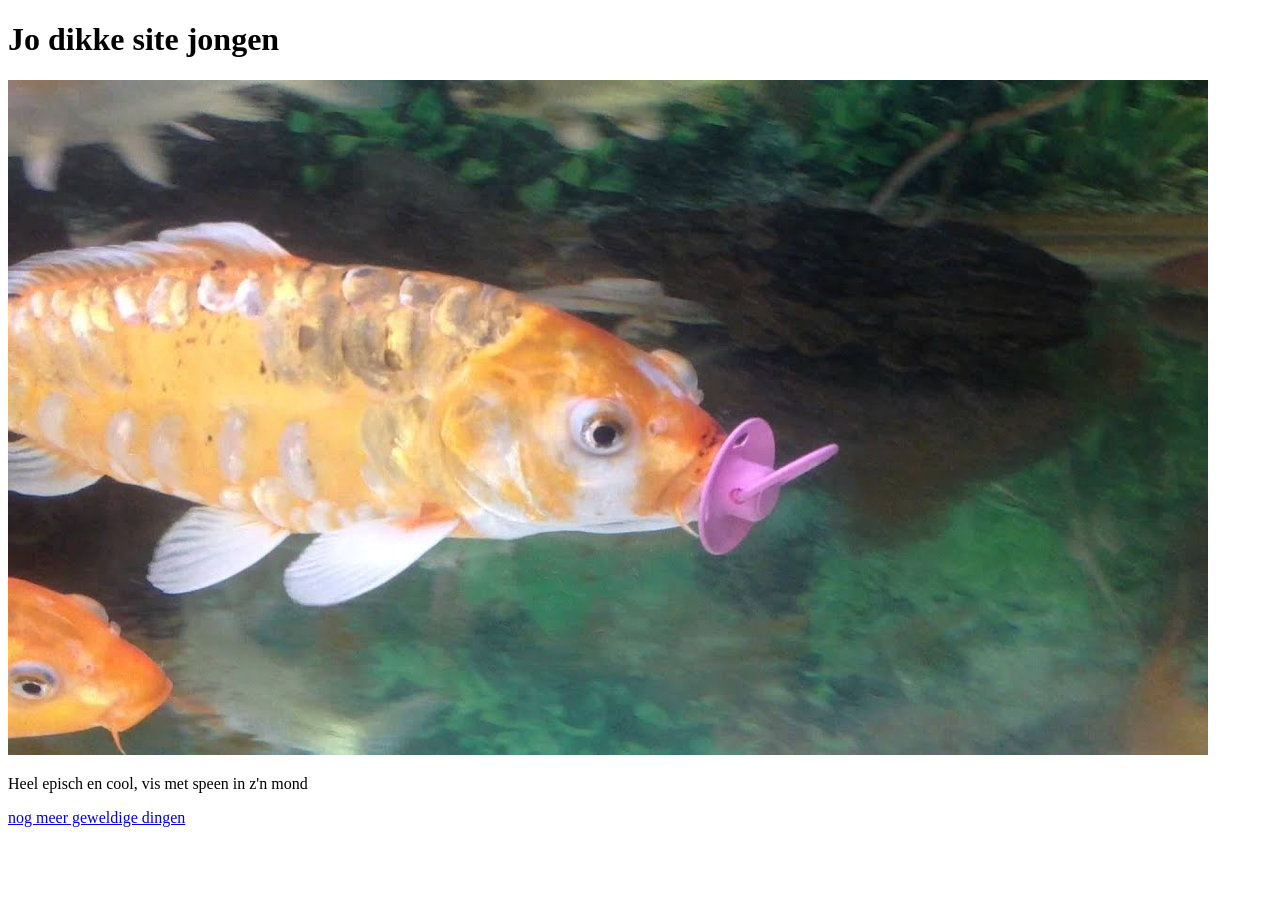
==== index.html @ e327a12d "Add files via upload" ====
<!DOCTYPE html>
<html lang="en">
<head>
    <meta charset="UTF-8">
    <meta name="viewport" content="width=device-width, initial-scale=1.0">
    <title>Jeri</title>
    <link rel="stylesheet" href="eigensite.css">
</head>

<body>
    <h1>Jo dikke site jongen</h1>
    <img src="binkyfish.jpg">
    <p>Heel episch en cool, vis met speen in z'n mond</p>
    <a href="geweldig.html">nog meer geweldige dingen</a>
</body>




</html>
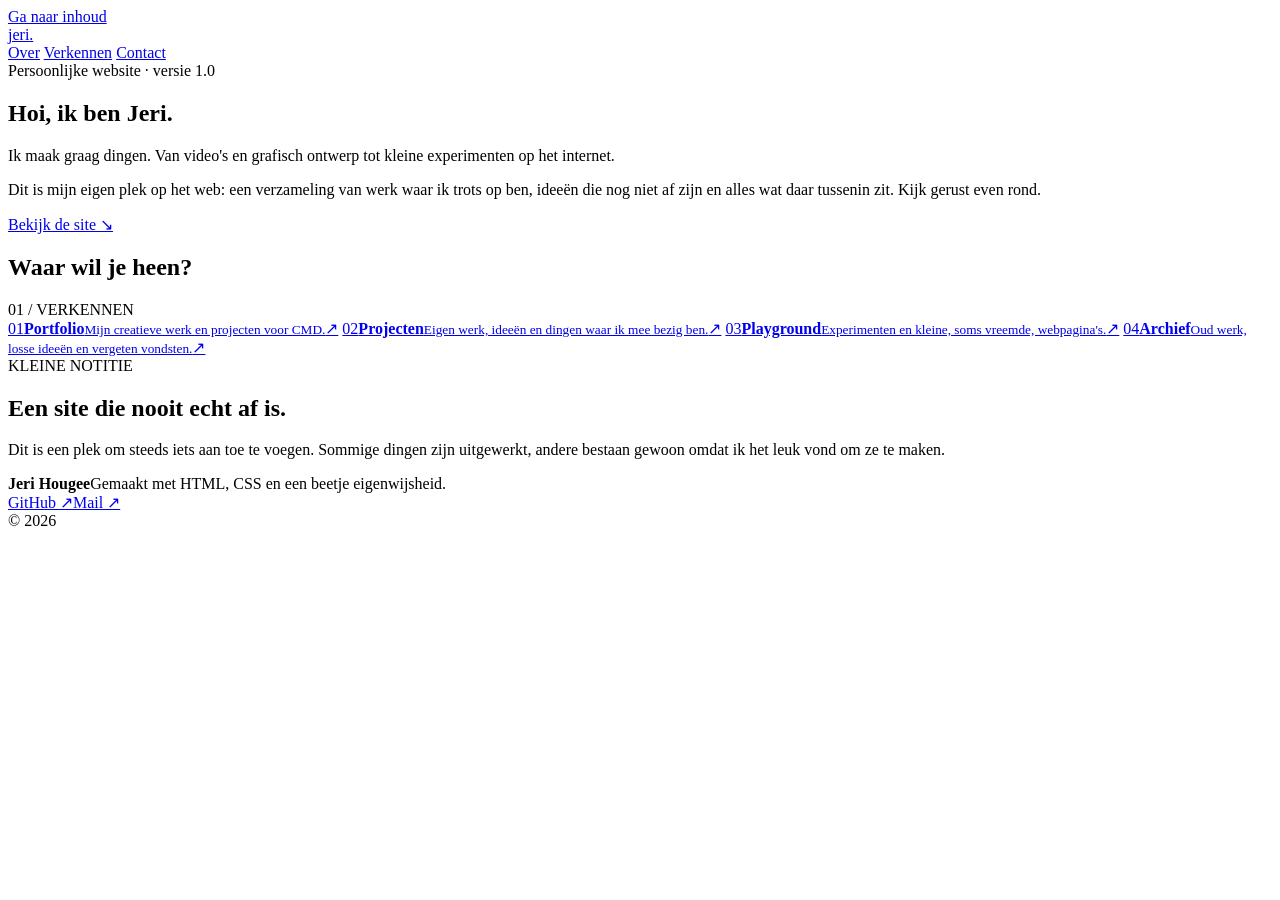
==== commit 04abfded: "Bouw rustige, persoonlijke homepage" ====
--- a/index.html
+++ b/index.html
@@ -1,20 +1,56 @@
-<!DOCTYPE html>
-<html lang="en">
+<!doctype html>
+<html lang="nl">
 <head>
-    <meta charset="UTF-8">
-    <meta name="viewport" content="width=device-width, initial-scale=1.0">
-    <title>Jeri</title>
-    <link rel="stylesheet" href="eigensite.css">
+  <meta charset="utf-8">
+  <meta name="viewport" content="width=device-width, initial-scale=1">
+  <meta name="theme-color" content="#f4f0e7">
+  <meta name="description" content="De persoonlijke website van Jeri Hougee: portfolio, projecten en kleine experimenten.">
+  <title>Jeri Hougee — Eigen site</title>
+  <link rel="stylesheet" href="eigensite.css">
 </head>
+<body>
+  <a class="skip-link" href="#inhoud">Ga naar inhoud</a>
+  <div class="site-shell">
+    <header class="site-header">
+      <a class="brand" href="index.html" aria-label="Jeri Hougee, naar homepage">jeri<span class="brand-dot">.</span></a>
+      <nav class="top-nav" aria-label="Hoofdnavigatie">
+        <a href="#over">Over</a>
+        <a href="#verkennen">Verkennen</a>
+        <a href="#contact">Contact</a>
+      </nav>
+    </header>
 
-<body>
-    <h1>Jo dikke site jongen</h1>
-    <img src="binkyfish.jpg">
-    <p>Heel episch en cool, vis met speen in z'n mond</p>
-    <a href="geweldig.html">nog meer geweldige dingen</a>
+    <main id="inhoud">
+      <section class="hero" id="over" aria-labelledby="hero-titel">
+        <div class="eyebrow"><span class="status-dot" aria-hidden="true"></span> Persoonlijke website · versie 1.0</div>
+        <h1 id="hero-titel">Hoi, ik ben Jeri<span class="accent">.</span></h1>
+        <p class="hero-lead">Ik maak graag dingen. Van video's en grafisch ontwerp tot kleine experimenten op het internet.</p>
+        <p class="hero-copy">Dit is mijn eigen plek op het web: een verzameling van werk waar ik trots op ben, ideeën die nog niet af zijn en alles wat daar tussenin zit. Kijk gerust even rond.</p>
+        <a class="text-link" href="#verkennen">Bekijk de site <span aria-hidden="true">↘</span></a>
+      </section>
+
+      <section class="explore" id="verkennen" aria-labelledby="verkennen-titel">
+        <div class="section-heading"><h2 id="verkennen-titel">Waar wil je heen?</h2><span>01 / VERKENNEN</span></div>
+        <div class="link-grid">
+          <a class="destination" href="portfolio.html"><span class="destination-no">01</span><span class="destination-body"><strong>Portfolio</strong><small>Mijn creatieve werk en projecten voor CMD.</small></span><span class="destination-arrow" aria-hidden="true">↗</span></a>
+          <a class="destination" href="projecten.html"><span class="destination-no">02</span><span class="destination-body"><strong>Projecten</strong><small>Eigen werk, ideeën en dingen waar ik mee bezig ben.</small></span><span class="destination-arrow" aria-hidden="true">↗</span></a>
+          <a class="destination" href="playground.html"><span class="destination-no">03</span><span class="destination-body"><strong>Playground</strong><small>Experimenten en kleine, soms vreemde, webpagina's.</small></span><span class="destination-arrow" aria-hidden="true">↗</span></a>
+          <a class="destination" href="archief.html"><span class="destination-no">04</span><span class="destination-body"><strong>Archief</strong><small>Oud werk, losse ideeën en vergeten vondsten.</small></span><span class="destination-arrow" aria-hidden="true">↗</span></a>
+        </div>
+      </section>
+
+      <section class="note" aria-label="Over deze website">
+        <div><span class="mini-label">KLEINE NOTITIE</span><h2>Een site die nooit echt af is.</h2></div>
+        <p>Dit is een plek om steeds iets aan toe te voegen. Sommige dingen zijn uitgewerkt, andere bestaan gewoon omdat ik het leuk vond om ze te maken.</p>
+      </section>
+    </main>
+
+    <footer class="site-footer" id="contact">
+      <div><strong>Jeri Hougee</strong><span>Gemaakt met HTML, CSS en een beetje eigenwijsheid.</span></div>
+      <div class="footer-links"><a href="https://github.com/zuignap3" target="_blank" rel="noopener noreferrer">GitHub ↗</a><a href="mailto:contact@jerihougee.com">Mail ↗</a></div>
+      <span class="copyright">© <span id="year">2026</span></span>
+    </footer>
+  </div>
+  <script>document.getElementById('year').textContent = new Date().getFullYear();</script>
 </body>
-
-
-
-
 </html>
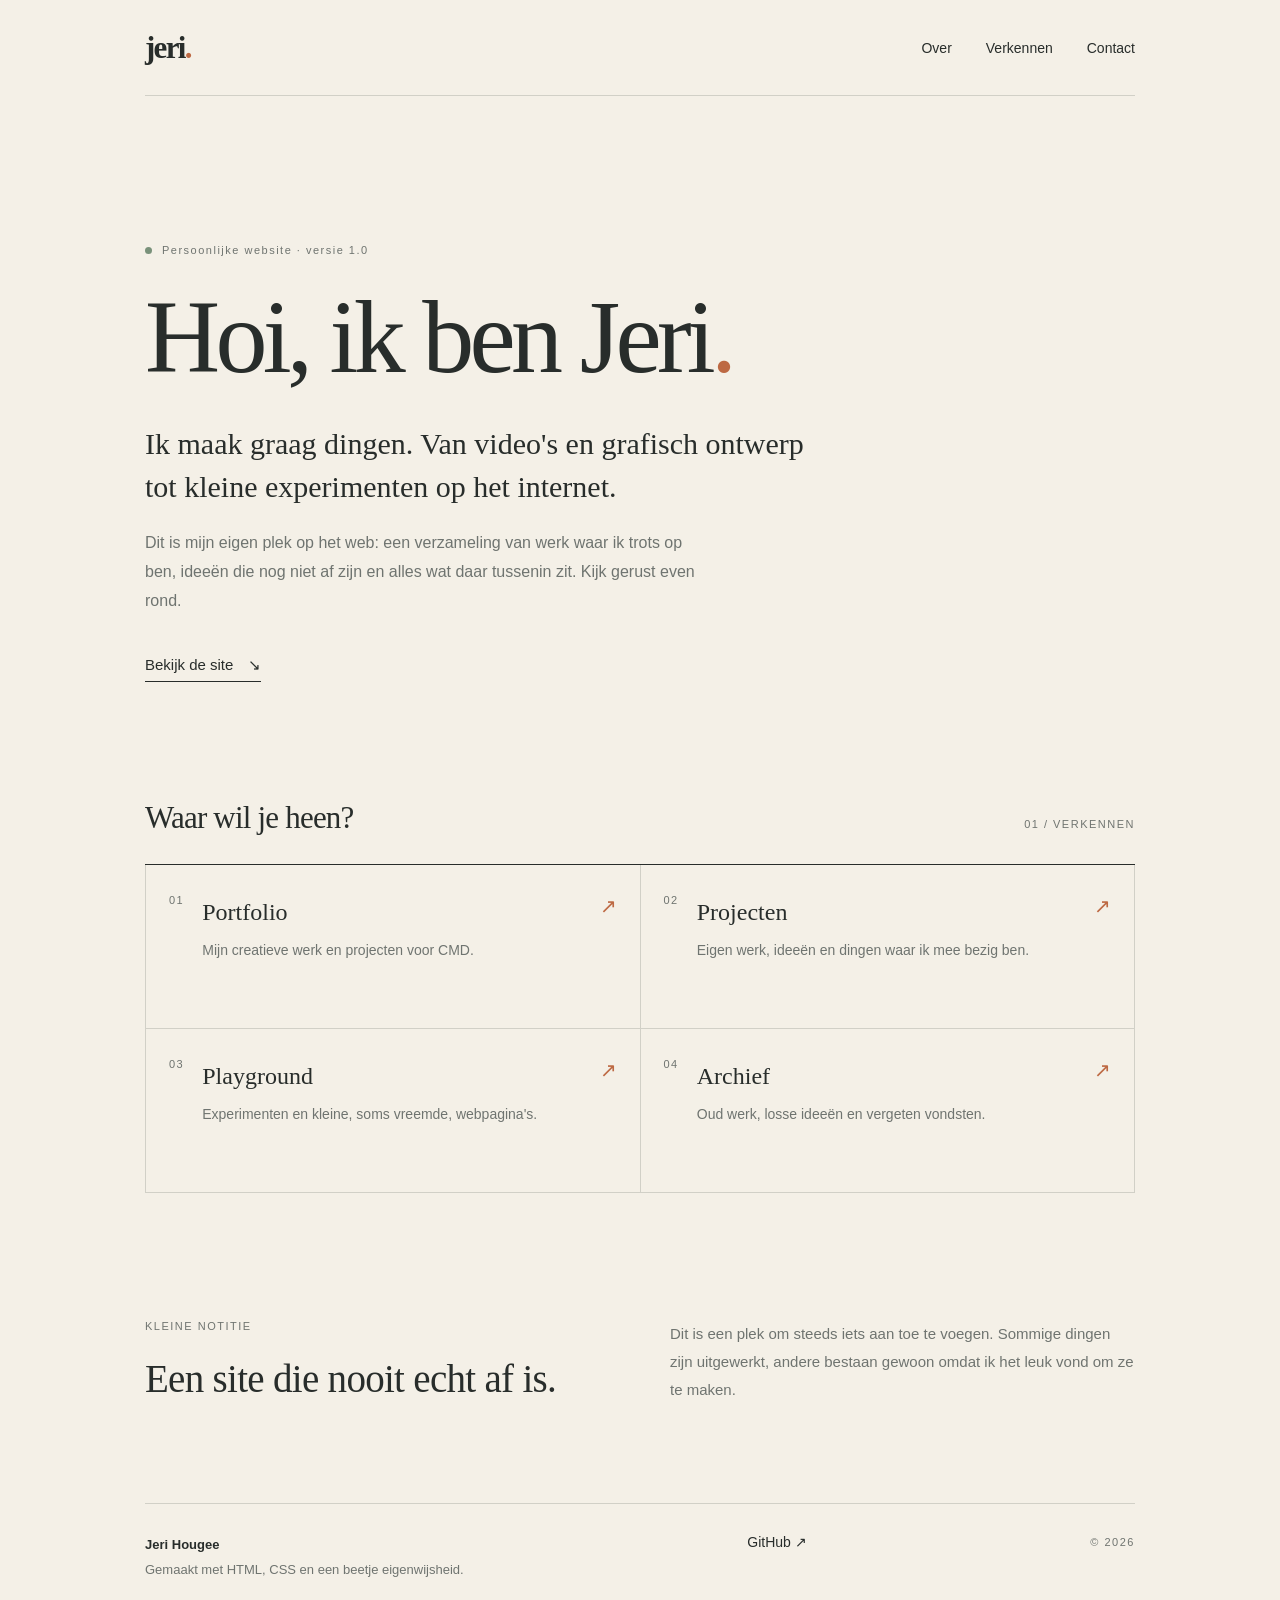
==== commit a1a7b7fb: "Verwijder niet-geverifieerd contactadres" ====
--- a/index.html
+++ b/index.html
@@ -47,7 +47,7 @@
 
     <footer class="site-footer" id="contact">
       <div><strong>Jeri Hougee</strong><span>Gemaakt met HTML, CSS en een beetje eigenwijsheid.</span></div>
-      <div class="footer-links"><a href="https://github.com/zuignap3" target="_blank" rel="noopener noreferrer">GitHub ↗</a><a href="mailto:contact@jerihougee.com">Mail ↗</a></div>
+      <div class="footer-links"><a href="https://github.com/zuignap3" target="_blank" rel="noopener noreferrer">GitHub ↗</a></div>
       <span class="copyright">© <span id="year">2026</span></span>
     </footer>
   </div>
--- a/eigensite.css
+++ b/eigensite.css
@@ -0,0 +1,44 @@
+/* Eigen site — homepage v1. Warm, rustig en bewust een beetje ouderwets. */
+:root{--paper:#f4f0e7;--ink:#282d2b;--muted:#6f7470;--line:#d1d0c7;--accent:#bd6943;--highlight:#ece6da}
+*{box-sizing:border-box}
+html{scroll-behavior:smooth}
+body{margin:0;background:var(--paper);color:var(--ink);font-family:Georgia,"Times New Roman",serif;line-height:1.55}
+a{color:inherit}
+a:focus-visible{outline:2px solid var(--accent);outline-offset:5px}
+.site-shell{width:min(100% - 56px,990px);margin:0 auto}
+.skip-link{position:absolute;top:-80px;left:20px;background:var(--ink);color:white;padding:10px;z-index:5}
+.skip-link:focus{top:12px}
+.site-header{display:flex;align-items:center;justify-content:space-between;gap:24px;padding:32px 0;border-bottom:1px solid var(--line)}
+.brand{text-decoration:none;font-size:31px;font-weight:bold;letter-spacing:-1.7px;line-height:1}
+.brand-dot,.accent{color:var(--accent)}
+.top-nav{display:flex;flex-wrap:wrap;gap:clamp(16px,3vw,34px)}
+.top-nav a,.footer-links a{font:14px Arial,Helvetica,sans-serif;text-decoration:none}
+.top-nav a:hover,.footer-links a:hover{text-decoration:underline;text-underline-offset:5px}
+.hero{padding:clamp(72px,12vw,148px) 0 112px;max-width:760px}
+.eyebrow,.mini-label,.section-heading>span,.destination-no,.copyright{font:11px Arial,Helvetica,sans-serif;letter-spacing:1.5px;color:var(--muted)}
+.eyebrow{display:flex;align-items:center;gap:10px}
+.status-dot{width:7px;height:7px;border-radius:50%;background:#79917a}
+h1,h2,p{margin-top:0}
+h1{font-size:clamp(57px,9vw,104px);line-height:1.04;letter-spacing:-4.7px;margin:27px 0 32px;font-weight:normal}
+.hero-lead{font-size:clamp(22px,3vw,30px);line-height:1.42;max-width:670px;margin-bottom:21px}
+.hero-copy{font:16px/1.8 Arial,Helvetica,sans-serif;color:var(--muted);max-width:570px}
+.text-link{display:inline-flex;gap:15px;align-items:center;margin-top:24px;font:15px Arial,Helvetica,sans-serif;text-decoration:none;border-bottom:1px solid var(--ink);padding-bottom:7px}
+.text-link:hover{color:var(--accent);border-color:var(--accent)}
+.section-heading{display:flex;justify-content:space-between;align-items:baseline;gap:16px;border-bottom:1px solid var(--ink);padding-bottom:22px}
+.section-heading h2{font-size:31px;letter-spacing:-.8px;font-weight:normal;margin:0}
+.link-grid{display:grid;grid-template-columns:1fr 1fr;border-left:1px solid var(--line);border-top:0}
+.destination{display:flex;align-items:flex-start;gap:18px;min-height:164px;padding:29px 23px;border-bottom:1px solid var(--line);border-right:1px solid var(--line);text-decoration:none;transition:background-color .2s ease}
+.destination:hover{background:var(--highlight)}
+.destination-body{display:grid;gap:8px;flex:1}
+.destination-body strong{font-size:24px;font-weight:normal}
+.destination-body small{font:14px/1.6 Arial,Helvetica,sans-serif;color:var(--muted)}
+.destination-arrow{font:20px Arial,Helvetica,sans-serif;color:var(--accent)}
+.note{display:grid;grid-template-columns:1fr 1fr;gap:60px;padding:90px 0 100px;margin-top:30px}
+.note h2{font-size:clamp(27px,3.3vw,39px);line-height:1.25;font-weight:normal;letter-spacing:-.7px;margin:17px 0 0}
+.note p{align-self:end;font:15px/1.85 Arial,Helvetica,sans-serif;color:var(--muted);margin:0}
+.site-footer{display:flex;align-items:start;gap:35px;justify-content:space-between;border-top:1px solid var(--line);padding:30px 0 50px;font:13px/1.7 Arial,Helvetica,sans-serif}
+.site-footer>div:first-child{display:grid;gap:3px}.site-footer>div:first-child span{color:var(--muted)}
+.footer-links{display:flex;gap:20px}
+.copyright{white-space:nowrap;padding-top:2px}
+@media(max-width:650px){.site-shell{width:min(100% - 36px,990px)}.site-header{padding:24px 0}.top-nav{gap:14px}.top-nav a{font-size:12px}.hero{padding:82px 0 87px}h1{letter-spacing:-2.7px}.link-grid{grid-template-columns:1fr}.destination{min-height:130px;padding:24px 16px}.note{grid-template-columns:1fr;gap:20px;padding:55px 0 72px}.site-footer{flex-wrap:wrap;gap:22px}.copyright{width:100%}}
+@media(prefers-reduced-motion:reduce){html{scroll-behavior:auto}.destination{transition:none}}
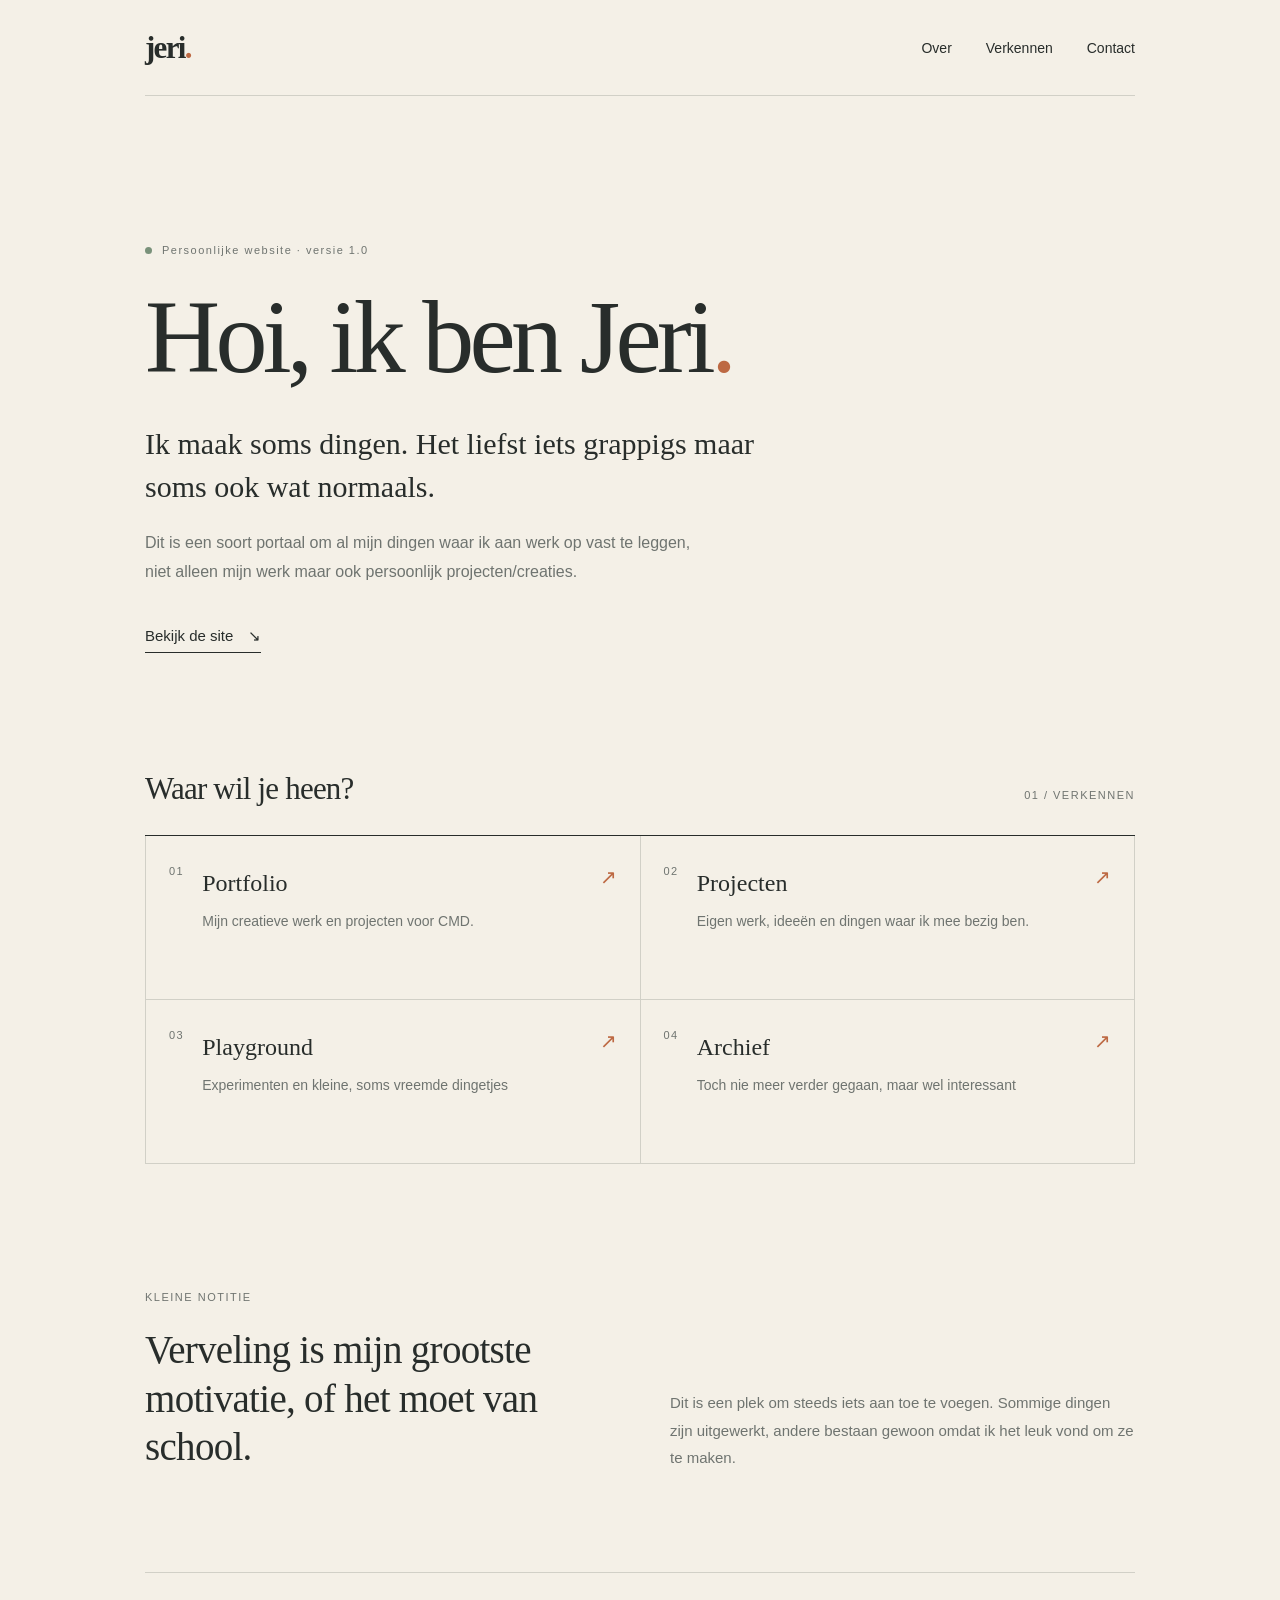
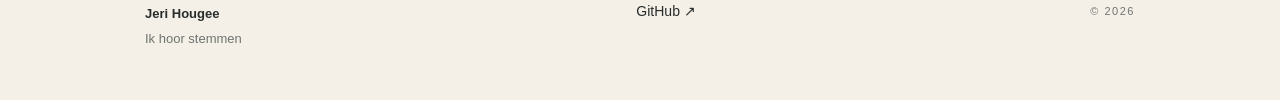
==== commit 568a17a7: "Pas homepage teksten aan naar goedgekeurde persoonlijke tone of voice" ====
--- a/index.html
+++ b/index.html
@@ -24,8 +24,8 @@
       <section class="hero" id="over" aria-labelledby="hero-titel">
         <div class="eyebrow"><span class="status-dot" aria-hidden="true"></span> Persoonlijke website · versie 1.0</div>
         <h1 id="hero-titel">Hoi, ik ben Jeri<span class="accent">.</span></h1>
-        <p class="hero-lead">Ik maak graag dingen. Van video's en grafisch ontwerp tot kleine experimenten op het internet.</p>
-        <p class="hero-copy">Dit is mijn eigen plek op het web: een verzameling van werk waar ik trots op ben, ideeën die nog niet af zijn en alles wat daar tussenin zit. Kijk gerust even rond.</p>
+        <p class="hero-lead">Ik maak soms dingen. Het liefst iets grappigs maar soms ook wat normaals.</p>
+        <p class="hero-copy">Dit is een soort portaal om al mijn dingen waar ik aan werk op vast te leggen, niet alleen mijn werk maar ook persoonlijk projecten/creaties.</p>
         <a class="text-link" href="#verkennen">Bekijk de site <span aria-hidden="true">↘</span></a>
       </section>
 
@@ -34,19 +34,19 @@
         <div class="link-grid">
           <a class="destination" href="portfolio.html"><span class="destination-no">01</span><span class="destination-body"><strong>Portfolio</strong><small>Mijn creatieve werk en projecten voor CMD.</small></span><span class="destination-arrow" aria-hidden="true">↗</span></a>
           <a class="destination" href="projecten.html"><span class="destination-no">02</span><span class="destination-body"><strong>Projecten</strong><small>Eigen werk, ideeën en dingen waar ik mee bezig ben.</small></span><span class="destination-arrow" aria-hidden="true">↗</span></a>
-          <a class="destination" href="playground.html"><span class="destination-no">03</span><span class="destination-body"><strong>Playground</strong><small>Experimenten en kleine, soms vreemde, webpagina's.</small></span><span class="destination-arrow" aria-hidden="true">↗</span></a>
-          <a class="destination" href="archief.html"><span class="destination-no">04</span><span class="destination-body"><strong>Archief</strong><small>Oud werk, losse ideeën en vergeten vondsten.</small></span><span class="destination-arrow" aria-hidden="true">↗</span></a>
+          <a class="destination" href="playground.html"><span class="destination-no">03</span><span class="destination-body"><strong>Playground</strong><small>Experimenten en kleine, soms vreemde dingetjes</small></span><span class="destination-arrow" aria-hidden="true">↗</span></a>
+          <a class="destination" href="archief.html"><span class="destination-no">04</span><span class="destination-body"><strong>Archief</strong><small>Toch nie meer verder gegaan, maar wel interessant</small></span><span class="destination-arrow" aria-hidden="true">↗</span></a>
         </div>
       </section>
 
       <section class="note" aria-label="Over deze website">
-        <div><span class="mini-label">KLEINE NOTITIE</span><h2>Een site die nooit echt af is.</h2></div>
+        <div><span class="mini-label">KLEINE NOTITIE</span><h2>Verveling is mijn grootste motivatie, of het moet van school.</h2></div>
         <p>Dit is een plek om steeds iets aan toe te voegen. Sommige dingen zijn uitgewerkt, andere bestaan gewoon omdat ik het leuk vond om ze te maken.</p>
       </section>
     </main>
 
     <footer class="site-footer" id="contact">
-      <div><strong>Jeri Hougee</strong><span>Gemaakt met HTML, CSS en een beetje eigenwijsheid.</span></div>
+      <div><strong>Jeri Hougee</strong><span>Ik hoor stemmen</span></div>
       <div class="footer-links"><a href="https://github.com/zuignap3" target="_blank" rel="noopener noreferrer">GitHub ↗</a></div>
       <span class="copyright">© <span id="year">2026</span></span>
     </footer>
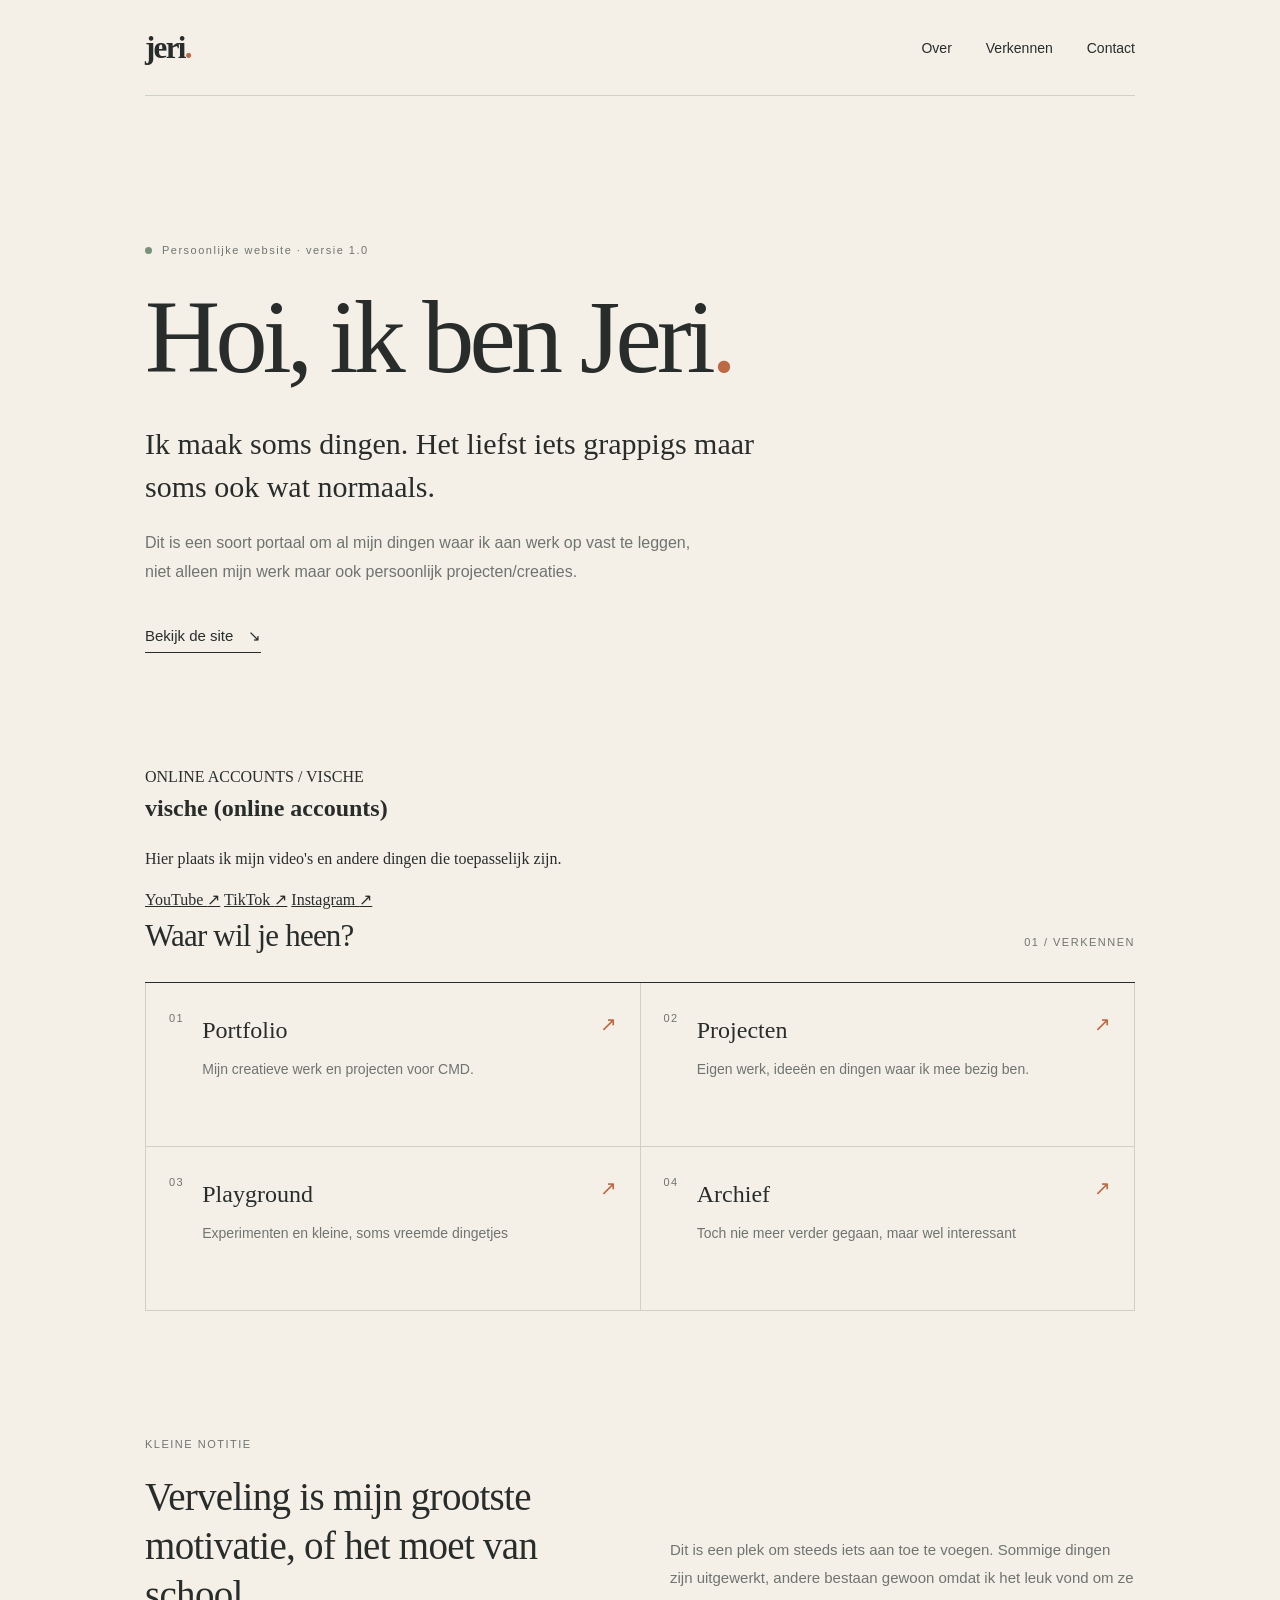
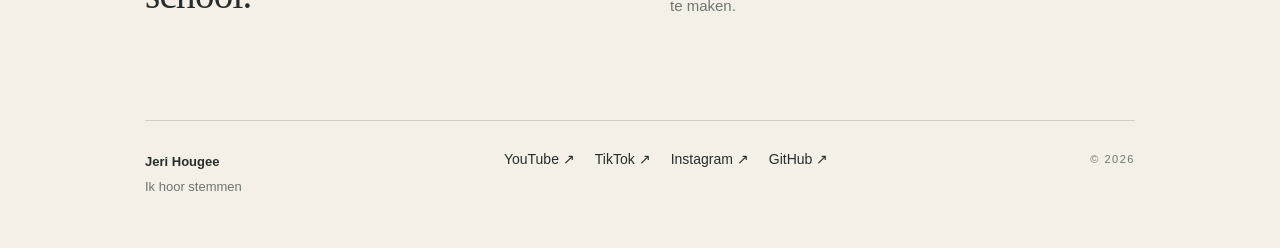
==== commit 9567de96: "Voeg VISCHE-blok en sociallinks toe aan homepage" ====
--- a/index.html
+++ b/index.html
@@ -29,6 +29,21 @@
         <a class="text-link" href="#verkennen">Bekijk de site <span aria-hidden="true">↘</span></a>
       </section>
 
+      <section class="vische-section" aria-labelledby="vische-title">
+        <div class="vische-label">ONLINE ACCOUNTS / VISCHE</div>
+        <div class="vische-content">
+          <div>
+            <h2 id="vische-title">vische (online accounts)</h2>
+            <p>Hier plaats ik mijn video's en andere dingen die toepasselijk zijn.</p>
+          </div>
+          <nav class="vische-links" aria-label="VISCHE online accounts">
+            <a href="https://www.youtube.com/@vische.3" target="_blank" rel="noopener noreferrer">YouTube <span aria-hidden="true">↗</span></a>
+            <a href="https://www.tiktok.com/@vische.3" target="_blank" rel="noopener noreferrer">TikTok <span aria-hidden="true">↗</span></a>
+            <a href="https://www.instagram.com/vische.3/" target="_blank" rel="noopener noreferrer">Instagram <span aria-hidden="true">↗</span></a>
+          </nav>
+        </div>
+      </section>
+
       <section class="explore" id="verkennen" aria-labelledby="verkennen-titel">
         <div class="section-heading"><h2 id="verkennen-titel">Waar wil je heen?</h2><span>01 / VERKENNEN</span></div>
         <div class="link-grid">
@@ -47,7 +62,7 @@
 
     <footer class="site-footer" id="contact">
       <div><strong>Jeri Hougee</strong><span>Ik hoor stemmen</span></div>
-      <div class="footer-links"><a href="https://github.com/zuignap3" target="_blank" rel="noopener noreferrer">GitHub ↗</a></div>
+      <div class="footer-links" aria-label="Sociale media"><a href="https://www.youtube.com/@vische.3" target="_blank" rel="noopener noreferrer">YouTube ↗</a><a href="https://www.tiktok.com/@vische.3" target="_blank" rel="noopener noreferrer">TikTok ↗</a><a href="https://www.instagram.com/vische.3/" target="_blank" rel="noopener noreferrer">Instagram ↗</a><a href="https://github.com/zuignap3" target="_blank" rel="noopener noreferrer">GitHub ↗</a></div>
       <span class="copyright">© <span id="year">2026</span></span>
     </footer>
   </div>
--- a/eigensite.css
+++ b/eigensite.css
@@ -41,4 +41,63 @@
 .footer-links{display:flex;gap:20px}
 .copyright{white-space:nowrap;padding-top:2px}
 @media(max-width:650px){.site-shell{width:min(100% - 36px,990px)}.site-header{padding:24px 0}.top-nav{gap:14px}.top-nav a{font-size:12px}.hero{padding:82px 0 87px}h1{letter-spacing:-2.7px}.link-grid{grid-template-columns:1fr}.destination{min-height:130px;padding:24px 16px}.note{grid-template-columns:1fr;gap:20px;padding:55px 0 72px}.site-footer{flex-wrap:wrap;gap:22px}.copyright{width:100%}}
-@media(prefers-reduced-motion:reduce){html{scroll-behavior:auto}.destination{transition:none}}+@media(prefers-reduced-motion:reduce){html{scroll-behavior:auto}.destination{transition:none}}
+
+/* Portfolio */
+.top-nav a[aria-current="page"]{text-decoration:underline;text-decoration-color:var(--accent);text-underline-offset:7px}
+.portfolio-intro{padding:94px 0 82px;max-width:760px}
+.portfolio-intro h1{margin-bottom:20px}
+.portfolio-lead{font-size:clamp(21px,2.8vw,29px);line-height:1.5;max-width:700px}
+.portfolio-filters{display:flex;flex-wrap:wrap;gap:9px;padding:26px 0 36px}
+.filter-chip{font:13px Arial,Helvetica,sans-serif;background:transparent;color:var(--ink);border:1px solid var(--line);border-radius:30px;padding:10px 16px;cursor:pointer}
+.filter-chip:hover{border-color:var(--ink)}
+.filter-chip.is-active{background:var(--ink);color:var(--paper);border-color:var(--ink)}
+.filter-chip:focus-visible,.project-card:focus-visible,.dialog-close:focus-visible{outline:2px solid var(--accent);outline-offset:4px}
+.project-grid{display:grid;grid-template-columns:repeat(2,minmax(0,1fr));gap:42px 24px}
+.project-card{display:block;text-align:left;background:transparent;border:0;padding:0;color:inherit;cursor:pointer;font:inherit}
+.project-image{width:100%;aspect-ratio:1.45;background:#e5dfd2;border:1px solid var(--line);overflow:hidden;display:grid;place-items:center}
+.project-image img{width:100%;height:100%;object-fit:cover;transition:transform .3s ease}
+.project-card:hover .project-image img{transform:scale(1.035)}
+.project-image-fallback{color:#999489;font:11px Arial,Helvetica,sans-serif;letter-spacing:1.8px}
+.project-meta{display:flex;justify-content:space-between;gap:12px;margin-top:18px;color:var(--muted);font:11px Arial,Helvetica,sans-serif;letter-spacing:1.2px;text-transform:uppercase}
+.project-card-title{display:flex;align-items:baseline;justify-content:space-between;gap:15px;margin-top:8px}
+.project-card-title h3{font-size:27px;font-weight:normal;letter-spacing:-.5px;margin:0}
+.project-card-title span{font:20px Arial,Helvetica,sans-serif;color:var(--accent)}
+.project-summary{font:14px/1.7 Arial,Helvetica,sans-serif;color:var(--muted);margin-top:7px}
+.portfolio-state{grid-column:1/-1;margin:12px 0 60px;padding:70px 22px;border:1px dashed var(--line);text-align:center;color:var(--muted);font:15px/1.8 Arial,Helvetica,sans-serif}
+.portfolio-outro{display:flex;justify-content:space-between;gap:30px;align-items:baseline;border-top:1px solid var(--line);margin-top:100px;padding:55px 0 100px}
+.portfolio-outro p{max-width:530px;font-size:25px;line-height:1.4;margin:0}
+.project-dialog{position:fixed;max-width:min(640px,calc(100vw - 32px));width:100%;max-height:calc(100dvh - 40px);overflow-y:auto;margin:auto;padding:25px 25px 36px;border:1px solid var(--line);background:var(--paper);color:var(--ink);box-shadow:0 20px 70px #0002}
+.project-dialog::backdrop{background:#191d1bc4}
+.dialog-close{display:block;margin:0 0 16px auto;padding:0 8px;background:none;color:var(--ink);border:0;font:31px Arial,Helvetica,sans-serif;cursor:pointer}
+.project-image-large{aspect-ratio:1.6}
+.project-kicker{font:11px Arial,Helvetica,sans-serif;letter-spacing:1.4px;text-transform:uppercase;color:var(--muted);margin-top:25px}
+.dialog-title{font-size:clamp(33px,5vw,48px);font-weight:normal;letter-spacing:-1px;line-height:1.2;margin:12px 0 16px}
+.dialog-description{white-space:pre-line;font:15px/1.85 Arial,Helvetica,sans-serif;color:var(--muted)}
+.dialog-links{display:flex;flex-wrap:wrap;gap:22px}
+@media(max-width:650px){.portfolio-intro{padding:68px 0 56px}.portfolio-filters{padding-top:20px}.project-grid{grid-template-columns:1fr;gap:38px}.portfolio-outro{display:block;margin-top:65px;padding:40px 0 70px}.portfolio-outro p{margin-top:17px}.project-dialog{padding:18px 18px 30px}}
+@media(prefers-reduced-motion:reduce){.project-image img{transition:none}}
+
+.portfolio-filters[hidden]{display:none}
+
+
+/* Uitgebreide projectpagina */
+.detail-back{padding-top:32px}
+.detail-back a{font:13px Arial,Helvetica,sans-serif;color:var(--muted);text-decoration:none}
+.detail-back a:hover{text-decoration:underline}
+.detail-hero{padding:55px 0 48px;max-width:790px}
+.detail-hero h1{overflow-wrap:anywhere;font-size:clamp(50px,7vw,83px);letter-spacing:-2px;margin:22px 0}
+.detail-hero .portfolio-lead{margin-bottom:0}
+.detail-figure{margin:0}
+.detail-figure img{display:block;width:100%;height:auto;max-height:720px;object-fit:contain;background:#e6e0d5}
+.detail-figure figcaption{font:12px/1.6 Arial,Helvetica,sans-serif;color:var(--muted);padding-top:11px}
+.detail-introduction,.detail-text{white-space:pre-line;font:16px/1.85 Arial,Helvetica,sans-serif;max-width:710px}
+.detail-introduction{font-size:18px;margin:52px 0 70px}
+.detail-section{margin:0 0 85px}
+.detail-section h2{font-size:clamp(26px,3vw,37px);font-weight:normal;letter-spacing:-.6px;margin-bottom:18px}
+.detail-section .detail-figure,.detail-section .detail-video{max-width:850px}
+.detail-video{position:relative;aspect-ratio:16/9;background:#242424;width:100%}
+.detail-video iframe{width:100%;height:100%;border:0;display:block}
+.detail-outbound{display:grid;justify-items:start;gap:20px;margin:40px 0 95px}
+#detail-article{padding-bottom:70px}
+@media(max-width:650px){.detail-hero{padding:45px 0 30px}.detail-section{margin-bottom:55px}.detail-introduction{margin:35px 0 55px}}
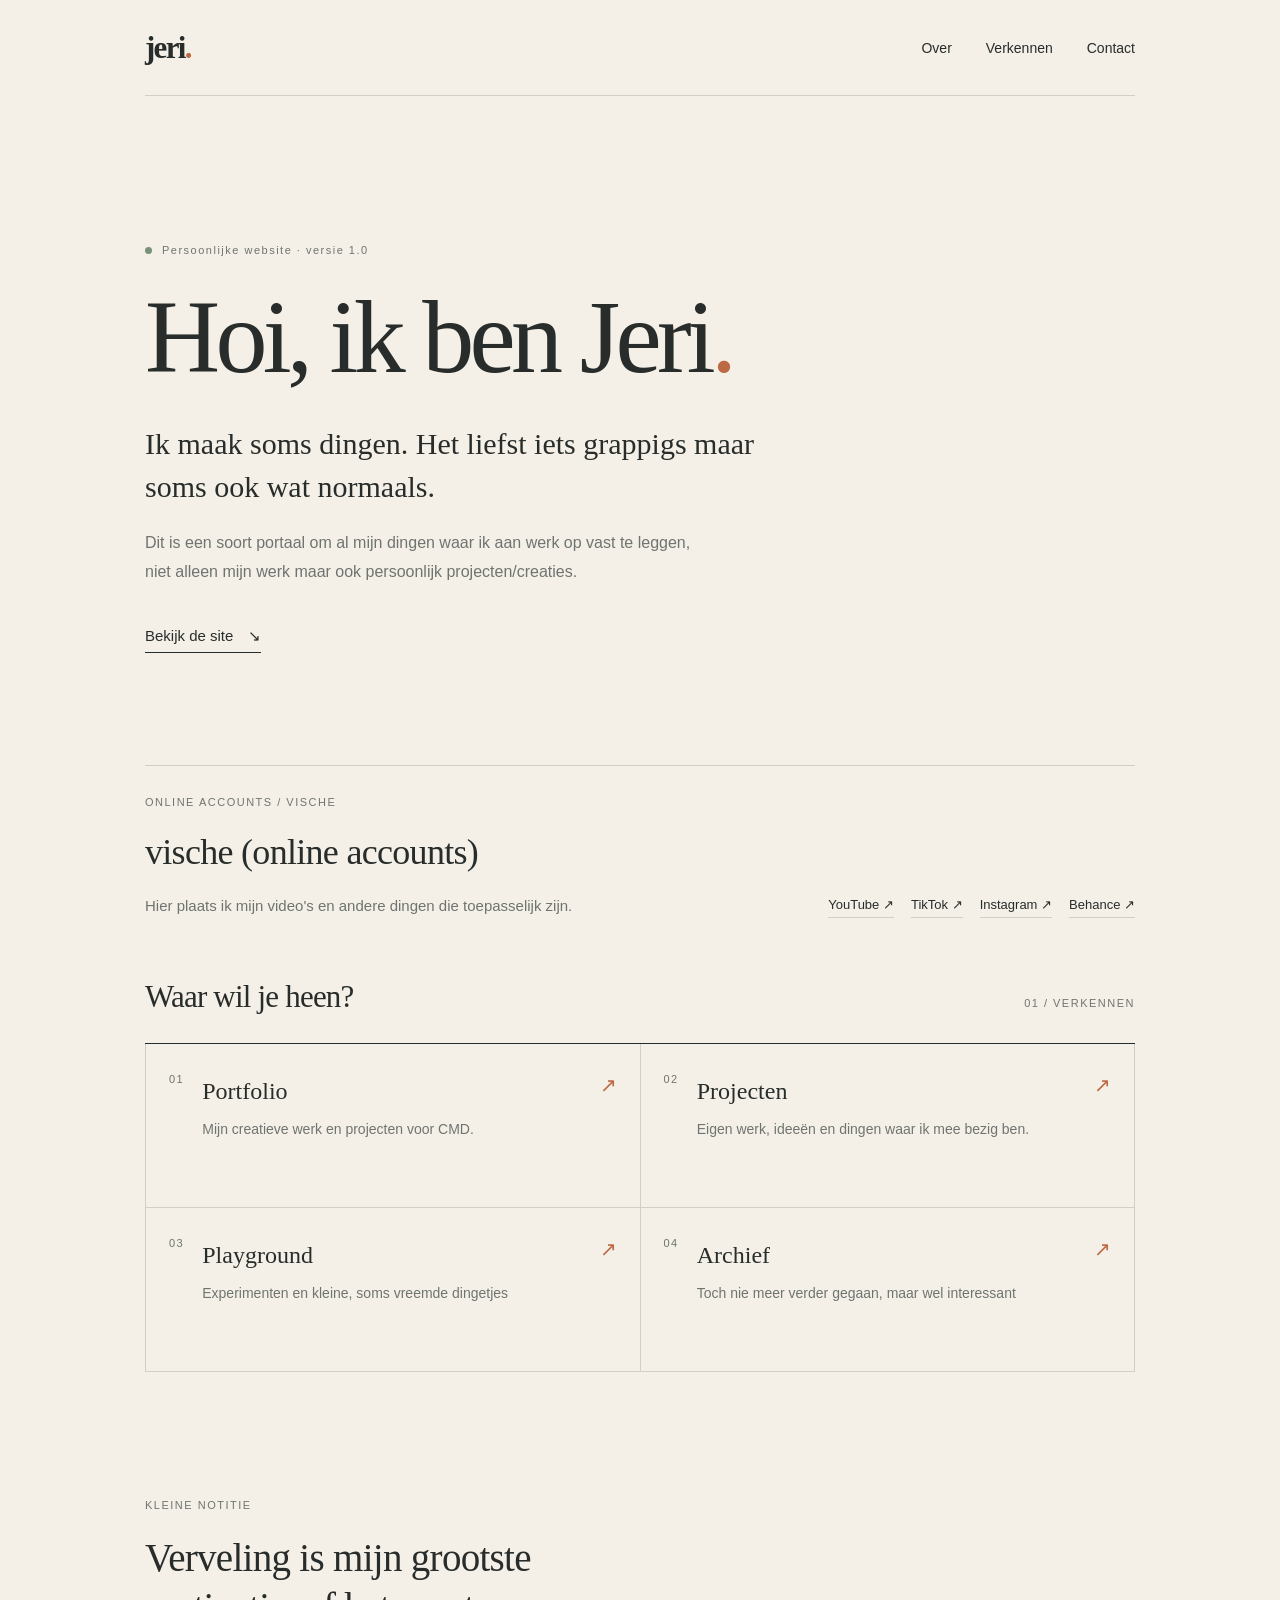
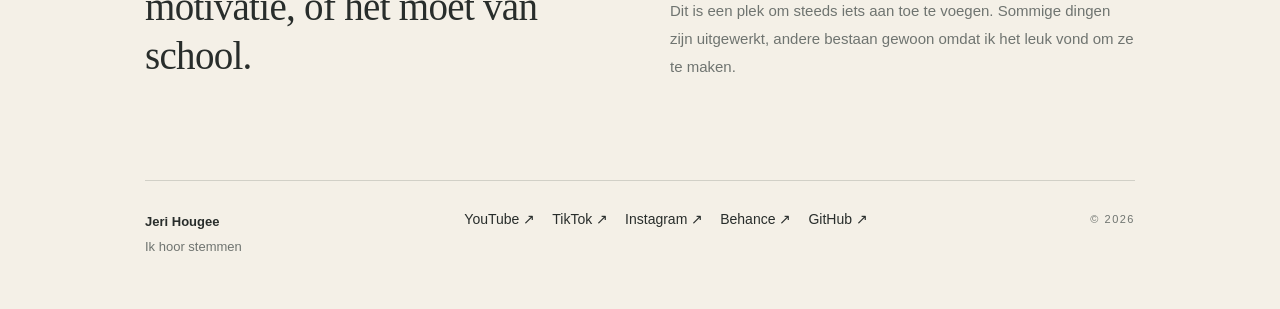
==== commit 1353eea5: "Voeg Behance toe aan sociallinks" ====
--- a/index.html
+++ b/index.html
@@ -40,6 +40,7 @@
             <a href="https://www.youtube.com/@vische.3" target="_blank" rel="noopener noreferrer">YouTube <span aria-hidden="true">↗</span></a>
             <a href="https://www.tiktok.com/@vische.3" target="_blank" rel="noopener noreferrer">TikTok <span aria-hidden="true">↗</span></a>
             <a href="https://www.instagram.com/vische.3/" target="_blank" rel="noopener noreferrer">Instagram <span aria-hidden="true">↗</span></a>
+            <a href="https://www.behance.net/jerihougee1" target="_blank" rel="noopener noreferrer">Behance <span aria-hidden="true">↗</span></a>
           </nav>
         </div>
       </section>
@@ -62,7 +63,7 @@
 
     <footer class="site-footer" id="contact">
       <div><strong>Jeri Hougee</strong><span>Ik hoor stemmen</span></div>
-      <div class="footer-links" aria-label="Sociale media"><a href="https://www.youtube.com/@vische.3" target="_blank" rel="noopener noreferrer">YouTube ↗</a><a href="https://www.tiktok.com/@vische.3" target="_blank" rel="noopener noreferrer">TikTok ↗</a><a href="https://www.instagram.com/vische.3/" target="_blank" rel="noopener noreferrer">Instagram ↗</a><a href="https://github.com/zuignap3" target="_blank" rel="noopener noreferrer">GitHub ↗</a></div>
+      <div class="footer-links" aria-label="Sociale media"><a href="https://www.youtube.com/@vische.3" target="_blank" rel="noopener noreferrer">YouTube ↗</a><a href="https://www.tiktok.com/@vische.3" target="_blank" rel="noopener noreferrer">TikTok ↗</a><a href="https://www.instagram.com/vische.3/" target="_blank" rel="noopener noreferrer">Instagram ↗</a><a href="https://www.behance.net/jerihougee1" target="_blank" rel="noopener noreferrer">Behance ↗</a><a href="https://github.com/zuignap3" target="_blank" rel="noopener noreferrer">GitHub ↗</a></div>
       <span class="copyright">© <span id="year">2026</span></span>
     </footer>
   </div>
--- a/eigensite.css
+++ b/eigensite.css
@@ -101,3 +101,16 @@
 .detail-outbound{display:grid;justify-items:start;gap:20px;margin:40px 0 95px}
 #detail-article{padding-bottom:70px}
 @media(max-width:650px){.detail-hero{padding:45px 0 30px}.detail-section{margin-bottom:55px}.detail-introduction{margin:35px 0 55px}}
+
+
+/* VISCHE online accounts — subtiel en in de bestaande stijl */
+.vische-section{border-top:1px solid var(--line);padding:30px 0 55px}
+.vische-label{font:11px Arial,Helvetica,sans-serif;letter-spacing:1.5px;color:var(--muted);margin-bottom:17px}
+.vische-content{display:flex;align-items:end;justify-content:space-between;gap:34px}
+.vische-content h2{font-size:clamp(25px,3vw,36px);letter-spacing:-.7px;font-weight:normal;margin:0 0 12px}
+.vische-content p{font:15px/1.7 Arial,Helvetica,sans-serif;color:var(--muted);margin:0;max-width:450px}
+.vische-links{display:flex;flex-wrap:wrap;gap:17px}
+.vische-links a{font:13px Arial,Helvetica,sans-serif;text-decoration:none;white-space:nowrap;border-bottom:1px solid var(--line);padding-bottom:5px}
+.vische-links a:hover{border-color:var(--accent);color:var(--accent)}
+.site-footer .footer-links{display:flex;flex-wrap:wrap;column-gap:17px;row-gap:9px}
+@media(max-width:650px){.vische-content{align-items:start;flex-direction:column;gap:24px}.vische-section{padding-bottom:55px}}
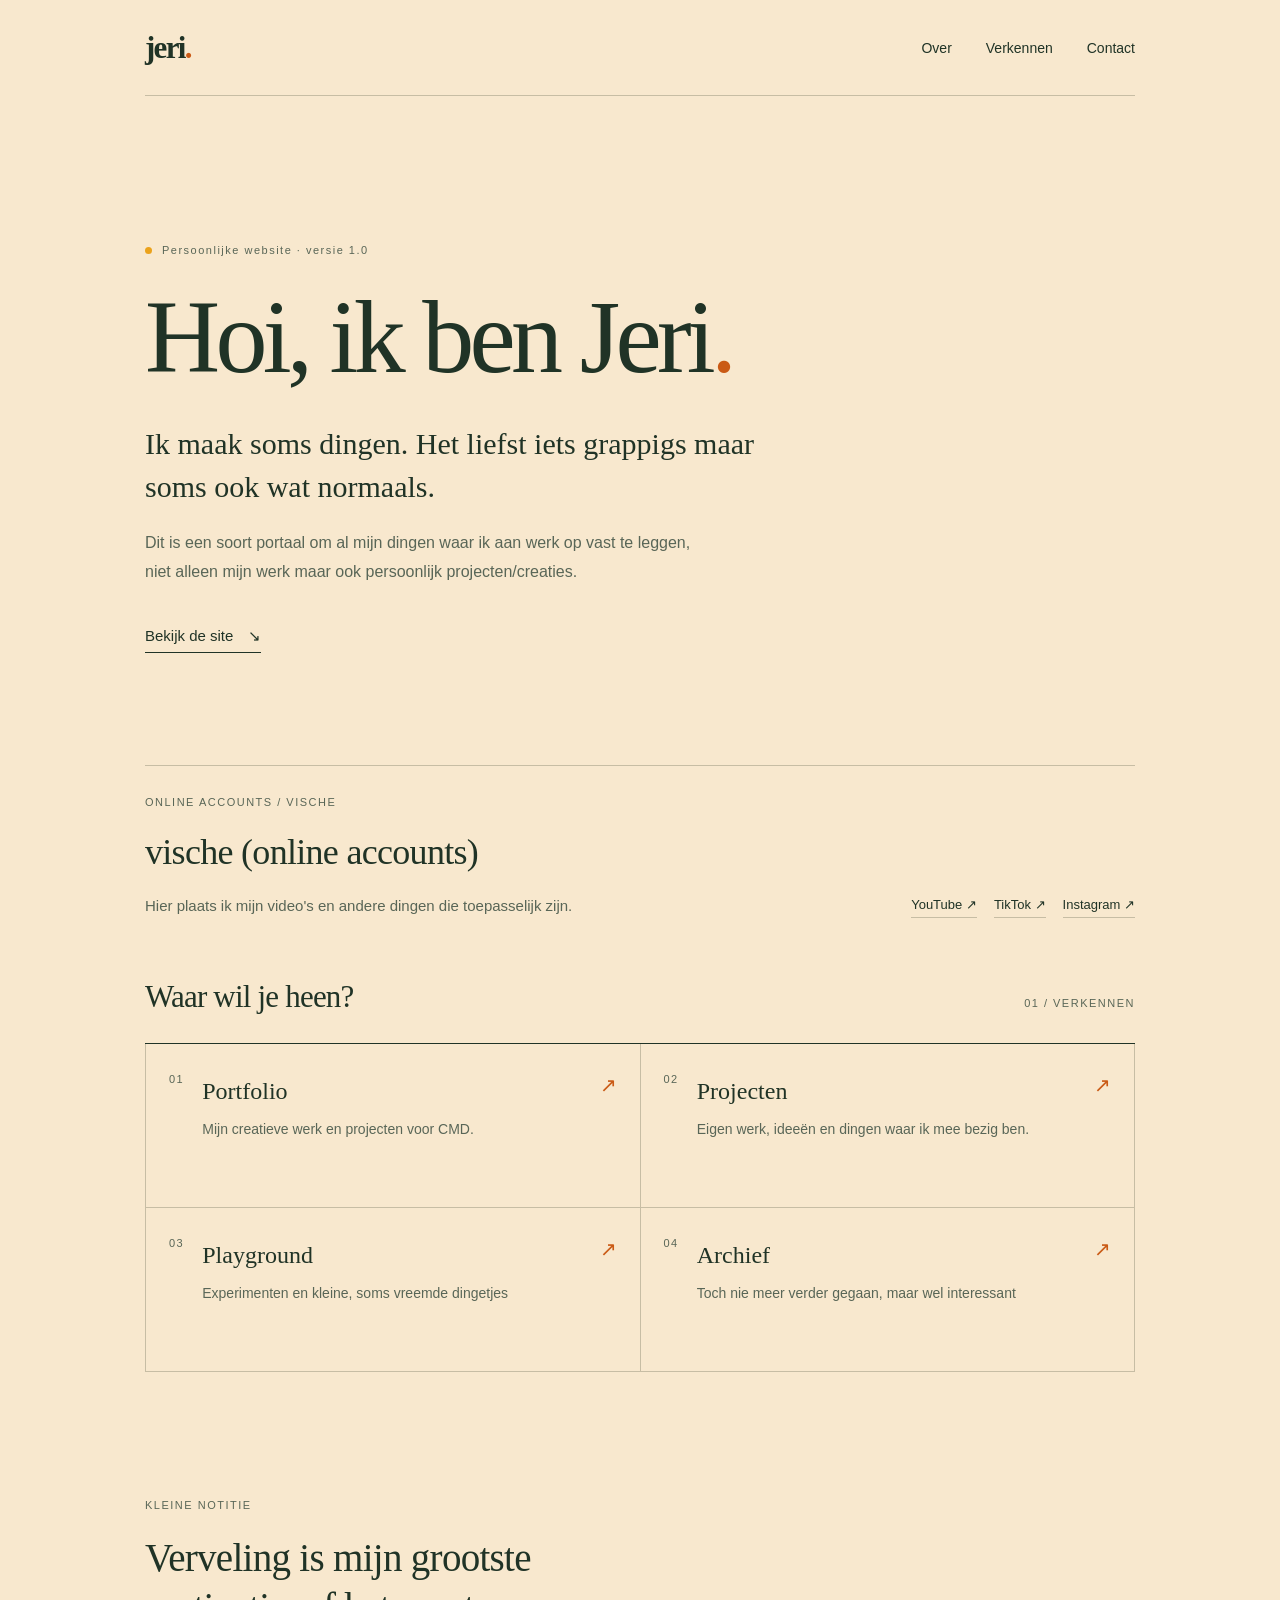
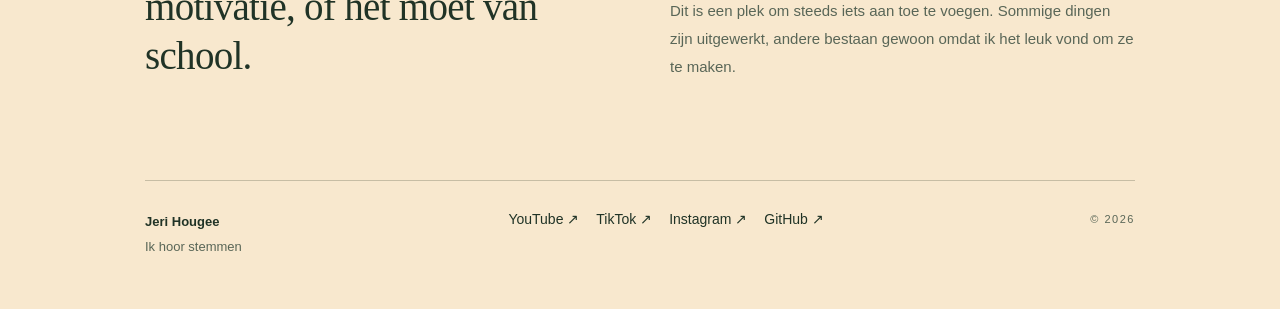
==== commit 8b858876: "Laad vernieuwde VISCHE-kleuren zonder oude CSS-cache" ====
--- a/index.html
+++ b/index.html
@@ -3,10 +3,10 @@
 <head>
   <meta charset="utf-8">
   <meta name="viewport" content="width=device-width, initial-scale=1">
-  <meta name="theme-color" content="#f4f0e7">
+  <meta name="theme-color" content="#f8e8ce">
   <meta name="description" content="De persoonlijke website van Jeri Hougee: portfolio, projecten en kleine experimenten.">
   <title>Jeri Hougee — Eigen site</title>
-  <link rel="stylesheet" href="eigensite.css">
+  <link rel="stylesheet" href="eigensite.css?v=vische-1">
 </head>
 <body>
   <a class="skip-link" href="#inhoud">Ga naar inhoud</a>
@@ -40,7 +40,6 @@
             <a href="https://www.youtube.com/@vische.3" target="_blank" rel="noopener noreferrer">YouTube <span aria-hidden="true">↗</span></a>
             <a href="https://www.tiktok.com/@vische.3" target="_blank" rel="noopener noreferrer">TikTok <span aria-hidden="true">↗</span></a>
             <a href="https://www.instagram.com/vische.3/" target="_blank" rel="noopener noreferrer">Instagram <span aria-hidden="true">↗</span></a>
-            <a href="https://www.behance.net/jerihougee1" target="_blank" rel="noopener noreferrer">Behance <span aria-hidden="true">↗</span></a>
           </nav>
         </div>
       </section>
@@ -63,7 +62,7 @@
 
     <footer class="site-footer" id="contact">
       <div><strong>Jeri Hougee</strong><span>Ik hoor stemmen</span></div>
-      <div class="footer-links" aria-label="Sociale media"><a href="https://www.youtube.com/@vische.3" target="_blank" rel="noopener noreferrer">YouTube ↗</a><a href="https://www.tiktok.com/@vische.3" target="_blank" rel="noopener noreferrer">TikTok ↗</a><a href="https://www.instagram.com/vische.3/" target="_blank" rel="noopener noreferrer">Instagram ↗</a><a href="https://www.behance.net/jerihougee1" target="_blank" rel="noopener noreferrer">Behance ↗</a><a href="https://github.com/zuignap3" target="_blank" rel="noopener noreferrer">GitHub ↗</a></div>
+      <div class="footer-links" aria-label="Sociale media"><a href="https://www.youtube.com/@vische.3" target="_blank" rel="noopener noreferrer">YouTube ↗</a><a href="https://www.tiktok.com/@vische.3" target="_blank" rel="noopener noreferrer">TikTok ↗</a><a href="https://www.instagram.com/vische.3/" target="_blank" rel="noopener noreferrer">Instagram ↗</a><a href="https://github.com/zuignap3" target="_blank" rel="noopener noreferrer">GitHub ↗</a></div>
       <span class="copyright">© <span id="year">2026</span></span>
     </footer>
   </div>
--- a/eigensite.css
+++ b/eigensite.css
@@ -1,12 +1,12 @@
 /* Eigen site — homepage v1. Warm, rustig en bewust een beetje ouderwets. */
-:root{--paper:#f4f0e7;--ink:#282d2b;--muted:#6f7470;--line:#d1d0c7;--accent:#bd6943;--highlight:#ece6da}
+:root{--paper:#f8e8ce;--ink:#203326;--muted:#596657;--line:#c7bda4;--accent:#ca5a15;--gold:#eba21b;--highlight:#f1d6a7}
 *{box-sizing:border-box}
 html{scroll-behavior:smooth}
 body{margin:0;background:var(--paper);color:var(--ink);font-family:Georgia,"Times New Roman",serif;line-height:1.55}
 a{color:inherit}
 a:focus-visible{outline:2px solid var(--accent);outline-offset:5px}
 .site-shell{width:min(100% - 56px,990px);margin:0 auto}
-.skip-link{position:absolute;top:-80px;left:20px;background:var(--ink);color:white;padding:10px;z-index:5}
+.skip-link{position:absolute;top:-80px;left:20px;background:var(--ink);color:var(--paper);padding:10px;z-index:5}
 .skip-link:focus{top:12px}
 .site-header{display:flex;align-items:center;justify-content:space-between;gap:24px;padding:32px 0;border-bottom:1px solid var(--line)}
 .brand{text-decoration:none;font-size:31px;font-weight:bold;letter-spacing:-1.7px;line-height:1}
@@ -17,7 +17,7 @@
 .hero{padding:clamp(72px,12vw,148px) 0 112px;max-width:760px}
 .eyebrow,.mini-label,.section-heading>span,.destination-no,.copyright{font:11px Arial,Helvetica,sans-serif;letter-spacing:1.5px;color:var(--muted)}
 .eyebrow{display:flex;align-items:center;gap:10px}
-.status-dot{width:7px;height:7px;border-radius:50%;background:#79917a}
+.status-dot{width:7px;height:7px;border-radius:50%;background:var(--gold)}
 h1,h2,p{margin-top:0}
 h1{font-size:clamp(57px,9vw,104px);line-height:1.04;letter-spacing:-4.7px;margin:27px 0 32px;font-weight:normal}
 .hero-lead{font-size:clamp(22px,3vw,30px);line-height:1.42;max-width:670px;margin-bottom:21px}
@@ -55,10 +55,10 @@
 .filter-chip:focus-visible,.project-card:focus-visible,.dialog-close:focus-visible{outline:2px solid var(--accent);outline-offset:4px}
 .project-grid{display:grid;grid-template-columns:repeat(2,minmax(0,1fr));gap:42px 24px}
 .project-card{display:block;text-align:left;background:transparent;border:0;padding:0;color:inherit;cursor:pointer;font:inherit}
-.project-image{width:100%;aspect-ratio:1.45;background:#e5dfd2;border:1px solid var(--line);overflow:hidden;display:grid;place-items:center}
+.project-image{width:100%;aspect-ratio:1.45;background:#efdfbf;border:1px solid var(--line);overflow:hidden;display:grid;place-items:center}
 .project-image img{width:100%;height:100%;object-fit:cover;transition:transform .3s ease}
 .project-card:hover .project-image img{transform:scale(1.035)}
-.project-image-fallback{color:#999489;font:11px Arial,Helvetica,sans-serif;letter-spacing:1.8px}
+.project-image-fallback{color:var(--muted);font:11px Arial,Helvetica,sans-serif;letter-spacing:1.8px}
 .project-meta{display:flex;justify-content:space-between;gap:12px;margin-top:18px;color:var(--muted);font:11px Arial,Helvetica,sans-serif;letter-spacing:1.2px;text-transform:uppercase}
 .project-card-title{display:flex;align-items:baseline;justify-content:space-between;gap:15px;margin-top:8px}
 .project-card-title h3{font-size:27px;font-weight:normal;letter-spacing:-.5px;margin:0}
@@ -68,7 +68,7 @@
 .portfolio-outro{display:flex;justify-content:space-between;gap:30px;align-items:baseline;border-top:1px solid var(--line);margin-top:100px;padding:55px 0 100px}
 .portfolio-outro p{max-width:530px;font-size:25px;line-height:1.4;margin:0}
 .project-dialog{position:fixed;max-width:min(640px,calc(100vw - 32px));width:100%;max-height:calc(100dvh - 40px);overflow-y:auto;margin:auto;padding:25px 25px 36px;border:1px solid var(--line);background:var(--paper);color:var(--ink);box-shadow:0 20px 70px #0002}
-.project-dialog::backdrop{background:#191d1bc4}
+.project-dialog::backdrop{background:#13251dd4}
 .dialog-close{display:block;margin:0 0 16px auto;padding:0 8px;background:none;color:var(--ink);border:0;font:31px Arial,Helvetica,sans-serif;cursor:pointer}
 .project-image-large{aspect-ratio:1.6}
 .project-kicker{font:11px Arial,Helvetica,sans-serif;letter-spacing:1.4px;text-transform:uppercase;color:var(--muted);margin-top:25px}
@@ -89,14 +89,14 @@
 .detail-hero h1{overflow-wrap:anywhere;font-size:clamp(50px,7vw,83px);letter-spacing:-2px;margin:22px 0}
 .detail-hero .portfolio-lead{margin-bottom:0}
 .detail-figure{margin:0}
-.detail-figure img{display:block;width:100%;height:auto;max-height:720px;object-fit:contain;background:#e6e0d5}
+.detail-figure img{display:block;width:100%;height:auto;max-height:720px;object-fit:contain;background:#efdfbf}
 .detail-figure figcaption{font:12px/1.6 Arial,Helvetica,sans-serif;color:var(--muted);padding-top:11px}
 .detail-introduction,.detail-text{white-space:pre-line;font:16px/1.85 Arial,Helvetica,sans-serif;max-width:710px}
 .detail-introduction{font-size:18px;margin:52px 0 70px}
 .detail-section{margin:0 0 85px}
 .detail-section h2{font-size:clamp(26px,3vw,37px);font-weight:normal;letter-spacing:-.6px;margin-bottom:18px}
 .detail-section .detail-figure,.detail-section .detail-video{max-width:850px}
-.detail-video{position:relative;aspect-ratio:16/9;background:#242424;width:100%}
+.detail-video{position:relative;aspect-ratio:16/9;background:var(--ink);width:100%}
 .detail-video iframe{width:100%;height:100%;border:0;display:block}
 .detail-outbound{display:grid;justify-items:start;gap:20px;margin:40px 0 95px}
 #detail-article{padding-bottom:70px}
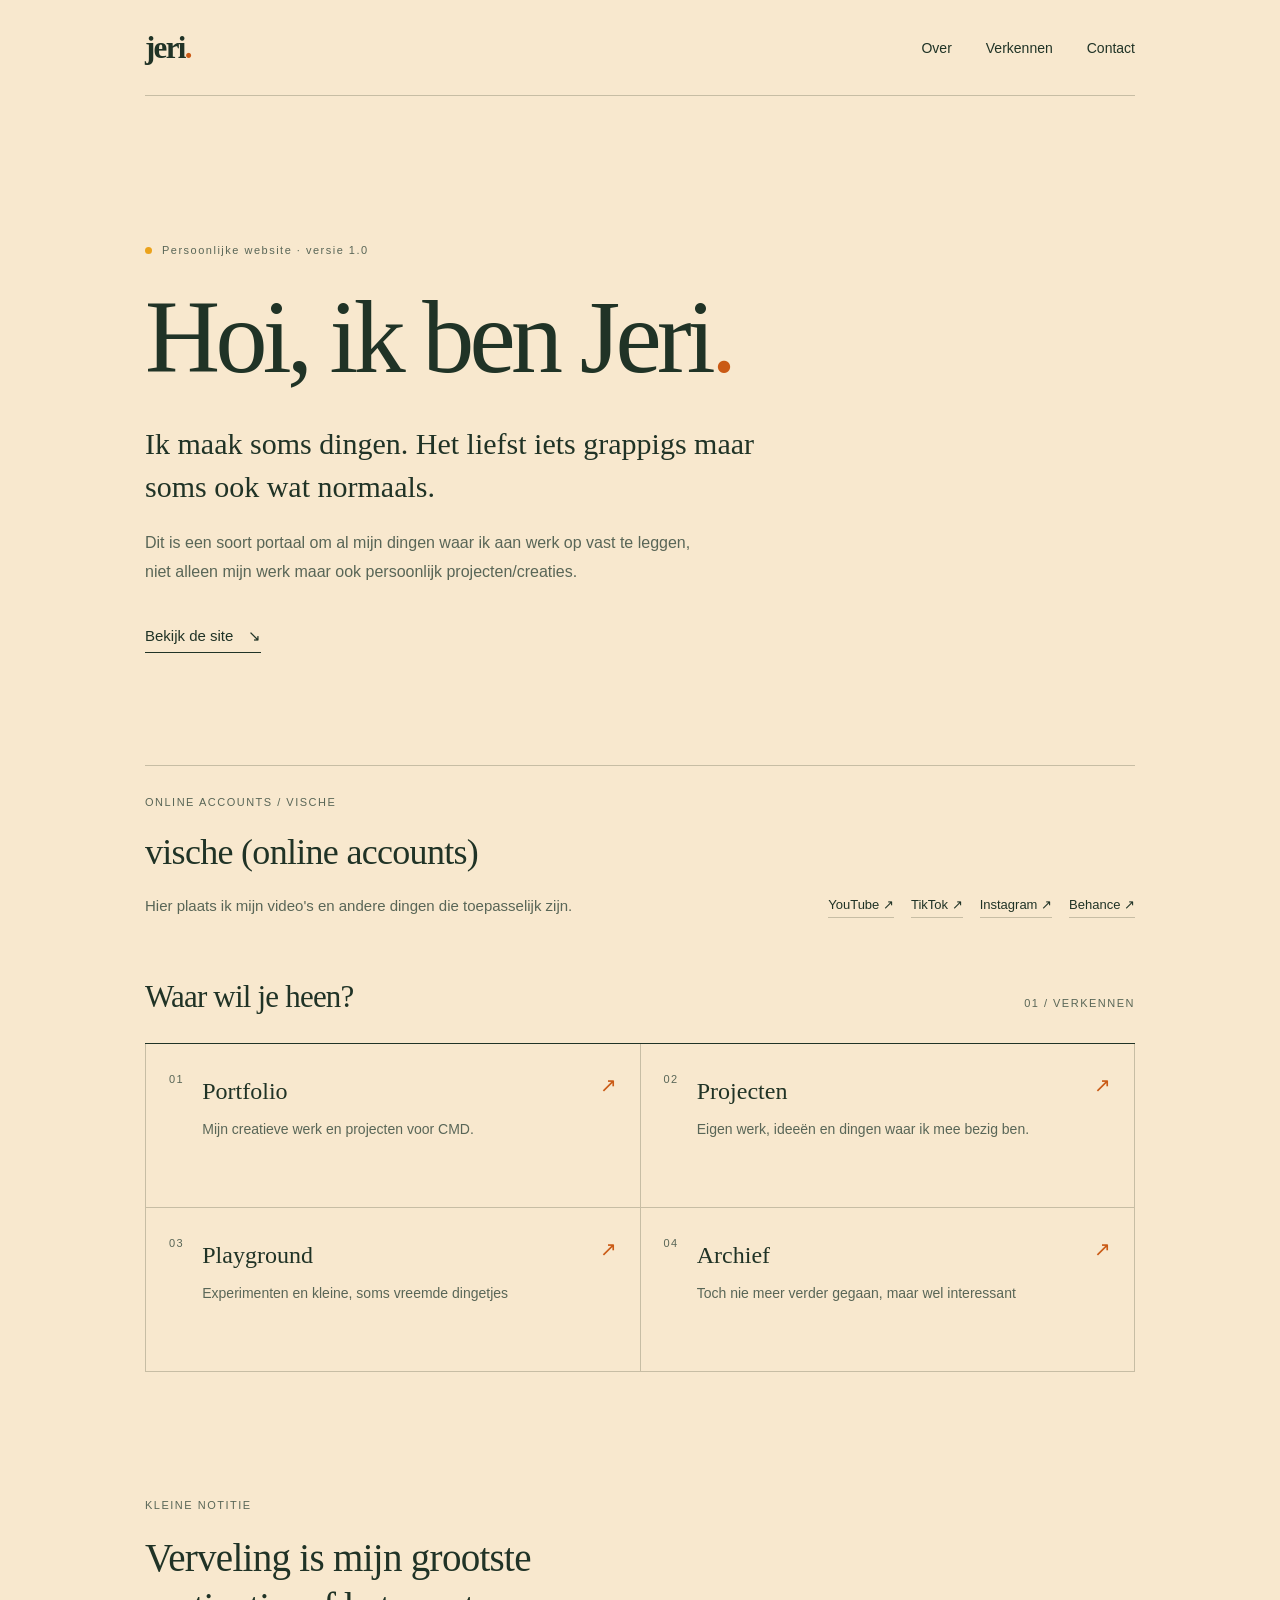
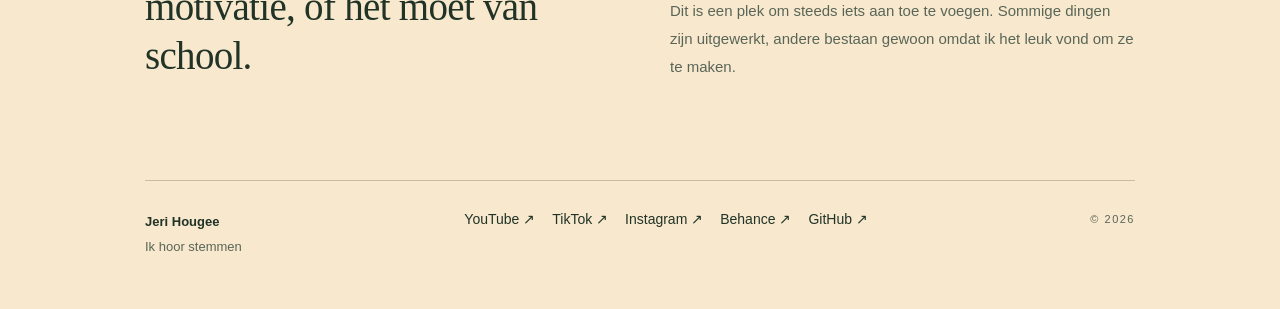
==== commit b8ed6bb6: "Merge 9221d310603408c18fe6f6f0d2a6288175e612c8 into 8eee327655332b5271ee898322a8d5bcdb31d433" ====
--- a/index.html
+++ b/index.html
@@ -40,6 +40,7 @@
             <a href="https://www.youtube.com/@vische.3" target="_blank" rel="noopener noreferrer">YouTube <span aria-hidden="true">↗</span></a>
             <a href="https://www.tiktok.com/@vische.3" target="_blank" rel="noopener noreferrer">TikTok <span aria-hidden="true">↗</span></a>
             <a href="https://www.instagram.com/vische.3/" target="_blank" rel="noopener noreferrer">Instagram <span aria-hidden="true">↗</span></a>
+            <a href="https://www.behance.net/jerihougee1" target="_blank" rel="noopener noreferrer">Behance <span aria-hidden="true">↗</span></a>
           </nav>
         </div>
       </section>
@@ -62,7 +63,7 @@
 
     <footer class="site-footer" id="contact">
       <div><strong>Jeri Hougee</strong><span>Ik hoor stemmen</span></div>
-      <div class="footer-links" aria-label="Sociale media"><a href="https://www.youtube.com/@vische.3" target="_blank" rel="noopener noreferrer">YouTube ↗</a><a href="https://www.tiktok.com/@vische.3" target="_blank" rel="noopener noreferrer">TikTok ↗</a><a href="https://www.instagram.com/vische.3/" target="_blank" rel="noopener noreferrer">Instagram ↗</a><a href="https://github.com/zuignap3" target="_blank" rel="noopener noreferrer">GitHub ↗</a></div>
+      <div class="footer-links" aria-label="Sociale media"><a href="https://www.youtube.com/@vische.3" target="_blank" rel="noopener noreferrer">YouTube ↗</a><a href="https://www.tiktok.com/@vische.3" target="_blank" rel="noopener noreferrer">TikTok ↗</a><a href="https://www.instagram.com/vische.3/" target="_blank" rel="noopener noreferrer">Instagram ↗</a><a href="https://www.behance.net/jerihougee1" target="_blank" rel="noopener noreferrer">Behance ↗</a><a href="https://github.com/zuignap3" target="_blank" rel="noopener noreferrer">GitHub ↗</a></div>
       <span class="copyright">© <span id="year">2026</span></span>
     </footer>
   </div>
